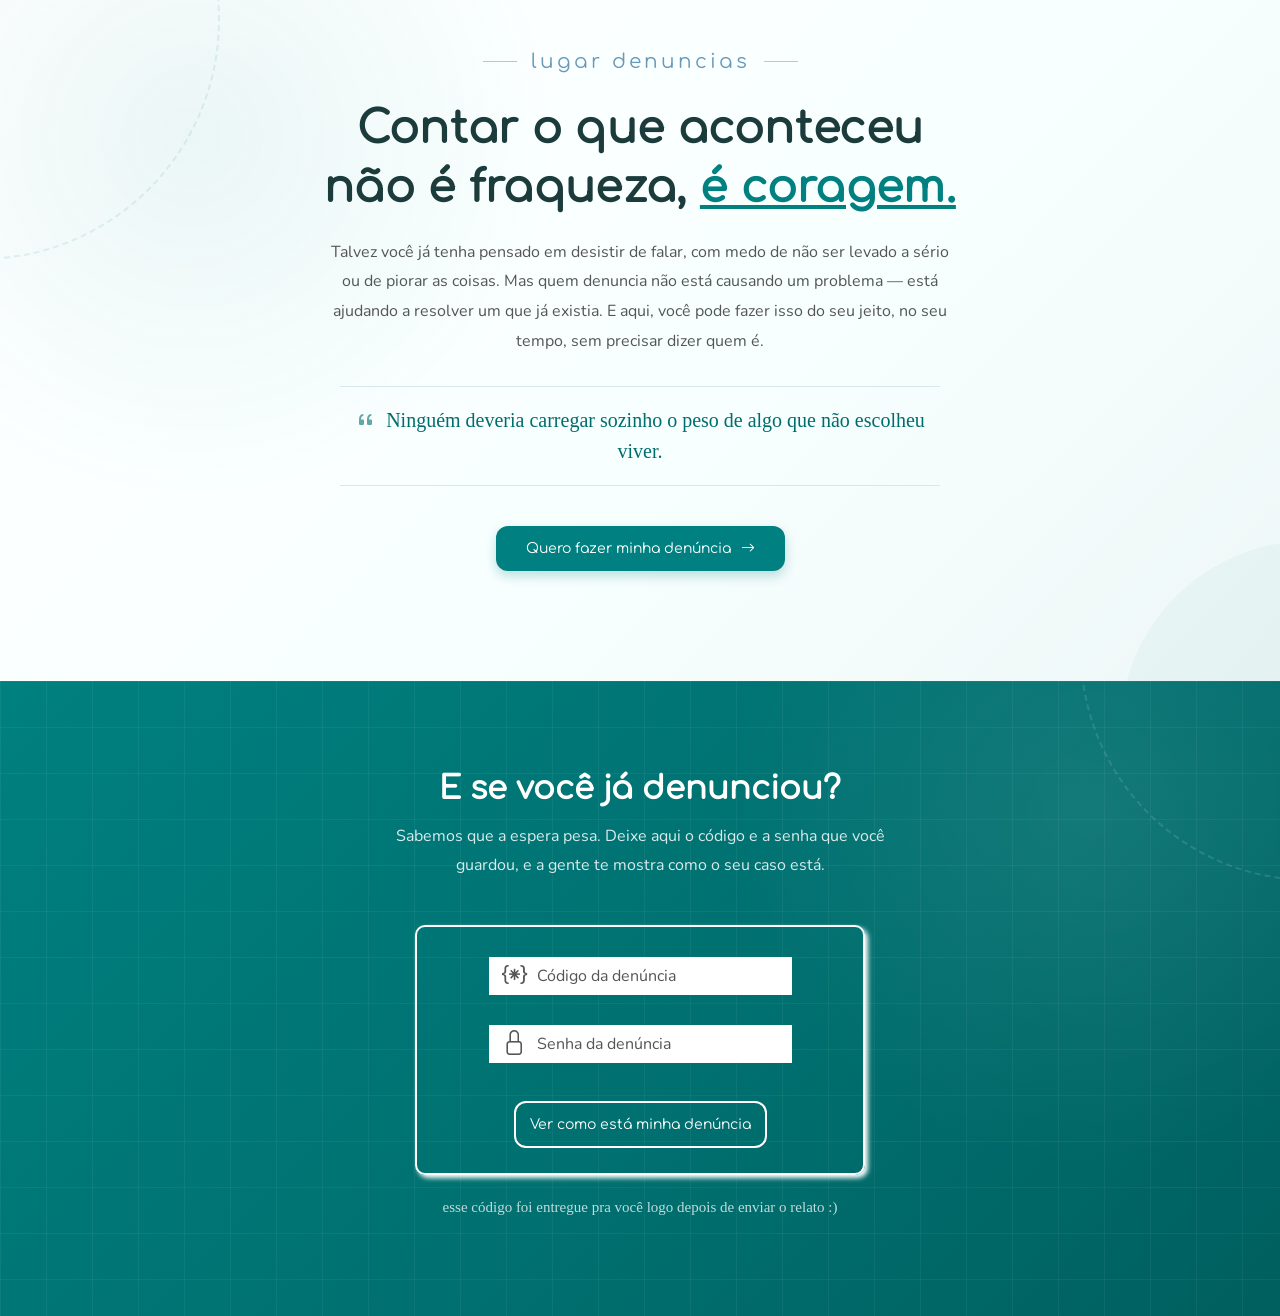
==== bullying/denuncia.html @ 2987766a "melhorias" ====
<!DOCTYPE html>
<html lang="pt-br">

<head>
    <meta charset="UTF-8">
    <meta name="viewport" content="width=device-width, initial-scale=1.0">
    <title>Denúncia | S.I.D.A.</title>

    <link rel="stylesheet" href="https://cdnjs.cloudflare.com/ajax/libs/animate.css/4.1.1/animate.min.css">
    <link rel="stylesheet" href="denuncia.css">
    <link rel="stylesheet" href="https://cdn.jsdelivr.net/npm/bootstrap-icons@1.13.1/font/bootstrap-icons.min.css">
</head>

<body>

    <section id="incentivo">
        <div class="container incentivo_conteudo">

            <div class="sobre_tag">
                <span></span>
                lugar denuncias
                <span></span>
            </div>

            <h1 class="incentivo_titulo">Contar o que aconteceu <br> não é fraqueza, <em>é coragem.</em></h1>

            <span class="incentivo_assinatura">sua voz tem peso</span>

            <p class="incentivo_texto">
                Talvez você já tenha pensado em desistir de falar, com medo de
                não ser levado a sério ou de piorar as coisas. Mas quem denuncia
                não está causando um problema — está ajudando a resolver um que
                já existia. E aqui, você pode fazer isso do seu jeito, no seu
                tempo, sem precisar dizer quem é.
            </p>

            <div class="incentivo_frase">
                <i class="bi bi-quote"></i>
                Ninguém deveria carregar sozinho o peso de algo que não escolheu viver.
            </div>

            <button class="botao_denunciar" onclick="fazer_denuncia()">
                Quero fazer minha denúncia
                <i class="bi bi-arrow-right"></i>
            </button>

            <div class="incentivo_rodape">

                <div class="incentivo_item">
                    <i class="bi bi-incognito"></i>
                    <span>Anônimo</span>
                </div>

                <div class="incentivo_divisor"></div>

                <div class="incentivo_item">
                    <i class="bi bi-heart-fill"></i>
                    <span>Sem julgamentos</span>
                </div>

                <div class="incentivo_divisor"></div>

                <div class="incentivo_item">
                    <i class="bi bi-shield-lock-fill"></i>
                    <span>No seu tempo</span>
                </div>

            </div>

        </div>
    </section>

    <section id="status">
        <div class="container">

            <div class="status_topo">
                <h2>E se você já denunciou?</h2>
                <p>Sabemos que a espera pesa. Deixe aqui o código e a senha que você
                    guardou, e a gente te mostra como o seu caso está.</p>
            </div>

            <form class="status_form" id="form_status">

                <div class="campo">
                    <i class="bi bi-braces-asterisk"></i>
                    <input type="text" id="codigo" placeholder="Código da denúncia" required>
                </div>

                <div class="campo">
                    <i class="bi bi-lock"></i>
                    <input type="password" id="senha" placeholder="Senha da denúncia" required>
                </div>

                <button type="submit" class="botao_consultar">Ver como está minha denúncia</button>

            </form>

            <p class="status_ajuda">esse código foi entregue pra você logo depois de enviar o relato :)</p>

        </div>
    </section>

    <script>
        function fazer_denuncia(){
            window.location.href = "form_denuncia.html";
        }
    </script>

</body>

</html>
---- bullying/denuncia.css ----
@font-face {
    font-family: 'Roboto';
    src: url("assets/Roboto_Slab/static/RobotoSlab-Regular.ttf");
}

@font-face {
    font-family: "bebas";
    src: url("assets/Bebas_Neue/BebasNeue-Regular.ttf");
}

@font-face {
    font-family: "comfortaa";
    src: url("assets/Comfortaa/static/Comfortaa-Regular.ttf");
}

@font-face {
    font-family: "handlee";
    src: url("assets/Handlee/Handlee-Regular.ttf");
}

@font-face {
    font-family: "nunito";
    src: url("assets/Nunito/static/Nunito-Regular.ttf");
}

@font-face {
    font-family: "patrick";
    src: url("assets/Patrick_Hand/PatrickHand-Regular.ttf");
}

@font-face {
    font-family: "ruslan";
    src: url("assets/Ruslan_Display/RuslanDisplay-Regular.ttf");
}


*, *::before, *::after {
    margin: 0;
    padding: 0;
    box-sizing: border-box;
}

html {
    scroll-behavior: smooth;
}

body {
    width: 100%;
    min-height: 100vh;
    background: #f1f1f1;
    color: #303030;
    overflow-x: hidden;
}

.container {
    width: min(760px, 90%);
    margin: auto;
}

#incentivo {
    width: 100%;
    padding-top:50px;
    padding-bottom:110px;
    position: relative;
    overflow: hidden;
    text-align: center;
    background: radial-gradient(circle at 15% 20%, rgba(0, 128, 128, 0.07), transparent 30%), linear-gradient(135deg, #ffffff 0%, #f8ffff 55%, #eef7f7 100%);
}

#incentivo::before {
    content: "";
    position: absolute;
    width: 480px;
    height: 480px;
    left: -260px;
    top: -220px;
    border-radius: 50%;
    border: 2px dashed rgba(0, 128, 128, 0.10);
}

#incentivo::after {
    content: "";
    position: absolute;
    width: 380px;
    height: 380px;
    right: -220px;
    bottom: -240px;
    border-radius: 50%;
    background: rgba(0, 128, 128, 0.045);
}

.incentivo_conteudo {
    position: relative;
    z-index: 2;
}

.incentivo_titulo {
    font-family: "Comfortaa";
    font-weight: 700;
    font-size: clamp(30px, 5vw, 44px);
    line-height: 1.35;
    letter-spacing: 0.3px;
    color: #1c3b3b;
    margin-bottom: 20px;
}

.incentivo_titulo em {
    font-style: normal;
    color: #008080;
    text-decoration:underline;
    padding-bottom: 2px;
}

.incentivo_assinatura {
    display: inline-block;
    font-family: "Handlee", cursive;
    font-size: 20px;
    color: white;
    background: #008080;
    padding: 3px 14px;
    transform: rotate(-2deg);
    text-decoration: underline;
    margin-bottom: 32px;
    display:none;
}

.incentivo_texto {
    width: 620px;
    max-width: 100%;
    margin: 0 auto 30px;
    font-family: "Nunito";
    font-size: 16px;
    line-height: 1.85;
    color: #555;
}

.incentivo_frase {
    width: min(600px, 100%);
    margin: 0 auto 40px;
    padding: 18px 10px;
    font-family: "Patrick Hand", cursive;
    font-size: 20px;
    line-height: 1.55;
    color: #006d6d;
    border-top: 1px solid #d8e7e7;
    border-bottom: 1px solid #d8e7e7;
}

.incentivo_frase i {
    margin-right: 6px;
    opacity: 0.6;
}

.botao_denunciar {
    display: inline-flex;
    align-items: center;
    gap: 10px;
    padding: 15px 30px;
    border: none;
    border-radius: 12px;
    background: #008080;
    color: white;
    font-family: "Comfortaa", sans-serif;
    font-size: 14px;
    cursor: pointer;
    box-shadow: 0 5px 12px rgba(0, 128, 128, 0.25);
    transition: 300ms ease;
}

.botao_denunciar:hover {
    background: #006d6d;
    transform: translateY(-3px);
}

.incentivo_rodape {
    display: flex;
    align-items: center;
    justify-content: center;
    gap: 22px;
    flex-wrap: wrap;
    margin-top: 40px;
    padding-top: 28px;
    border-top: 1px solid #d8e7e7;
    display:none;
}

.incentivo_item {
    display: flex;
    align-items: center;
    gap: 8px;
    font-family: "Comfortaa", sans-serif;
    font-size: 13px;
    color: #008080;
}

.incentivo_item i {
    font-size: 15px;
}

.incentivo_divisor {
    width: 4px;
    height: 4px;
    border-radius: 50%;
    background: rgba(0, 128, 128, 0.25);
}


#status {
    width: 100%;
    padding: 90px 0 100px;
    position: relative;
    overflow: hidden;
    background: radial-gradient(circle at 85% 20%, rgba(255, 255, 255, 0.08), transparent 30%), linear-gradient(135deg, #008080 0%, #006d6d 65%, #005f5f 100%);
    color: white;
}

#status::before {
    content: "";
    position: absolute;
    width: 460px;
    height: 460px;
    right: -260px;
    top: -260px;
    border-radius: 50%;
    border: 2px dashed rgba(255, 255, 255, 0.12);
}

#status::after{
    content:"";
    position:absolute;
    background-image:linear-gradient(rgba(255, 255, 255, 0.05) 1px, transparent 1px), linear-gradient(90deg, rgba(255, 255, 255, 0.05) 1px, transparent 1px) !important;
    background-size: 46px 46px;
    inset:0;
}

#status .container {
    position: relative;
    z-index: 2;
}

.status_topo {
    text-align: center;
    max-width: 520px;
    margin: 0 auto 45px;
}

.status_topo h2 {
    font-family: "Comfortaa", sans-serif;
    font-size: 32px;
    margin-bottom: 16px;
}

.status_topo p {
    font-family: "Nunito", sans-serif;
    font-size: 16px;
    line-height: 1.8;
    color: rgba(255, 255, 255, 0.85);
}

.status_form {
    display:flex;
    align-items:center;
    justify-content:center;
    /* max-width: 400px; */
    width:450px;
    margin: 0 auto;
    display: flex;
    flex-direction: column;
    gap: 30px;
    border:2px solid;
    padding-top:30px;
    padding-bottom:25px;
    border-radius:10px;
    box-shadow:3px 3px 5px white;
}

.campo {
    position: relative;
    width:fit-content;
    height:fit-content;
    display:flex;
    border:solid white;
    /* border-radius:5px; */
    justify-content:center;
    align-items:center;
    gap:10px;
    padding:2px;
    padding-left:10px;
    background:white;
}

.campo .bi{
    font-size:25px;
    /* color:black; */
    color: #555 !important;
}

.campo input {
    width: 100%;
    /* padding: 10px 4px; */
    font-family: "Nunito";
    font-size: 16px;
    color: #555;
    background: transparent;
    border: none;
    width:250px;
    
    transition: border-color 300ms ease;
}

.campo input::placeholder {
    color: #555 !important;
}


.campo input:focus {
    /* border-color: white; */
    outline:none;
}


.botao_consultar {
    margin-top: 8px;
    padding: 14px;
    border: 2px solid white;
    border-radius: 12px;
    background: transparent;
    color: white;
    font-family: "Comfortaa", sans-serif;
    font-size: 14px;
    cursor: pointer;
    transition: all 300ms ease;
}

.botao_consultar:hover {
    background: white;
    color: #006d6d;
}

.status_ajuda {
    margin-top: 24px;
    text-align: center;
    font-family: "Patrick Hand", cursive;
    font-size: 15px;
    color: rgba(255, 255, 255, 0.75);
}

.sobre_tag {
    display: flex;
    align-items: center;
    justify-content: center;
    gap: 14px;
    margin-bottom: 26px;
    font-family: "comfortaa";
    font-size: 20px;
    letter-spacing: 3px;
    color: #6799ba;
}

.sobre_tag span {
    width: 34px;
    height: 1px;
    background: rgba(103, 153, 186, 0.5);
}
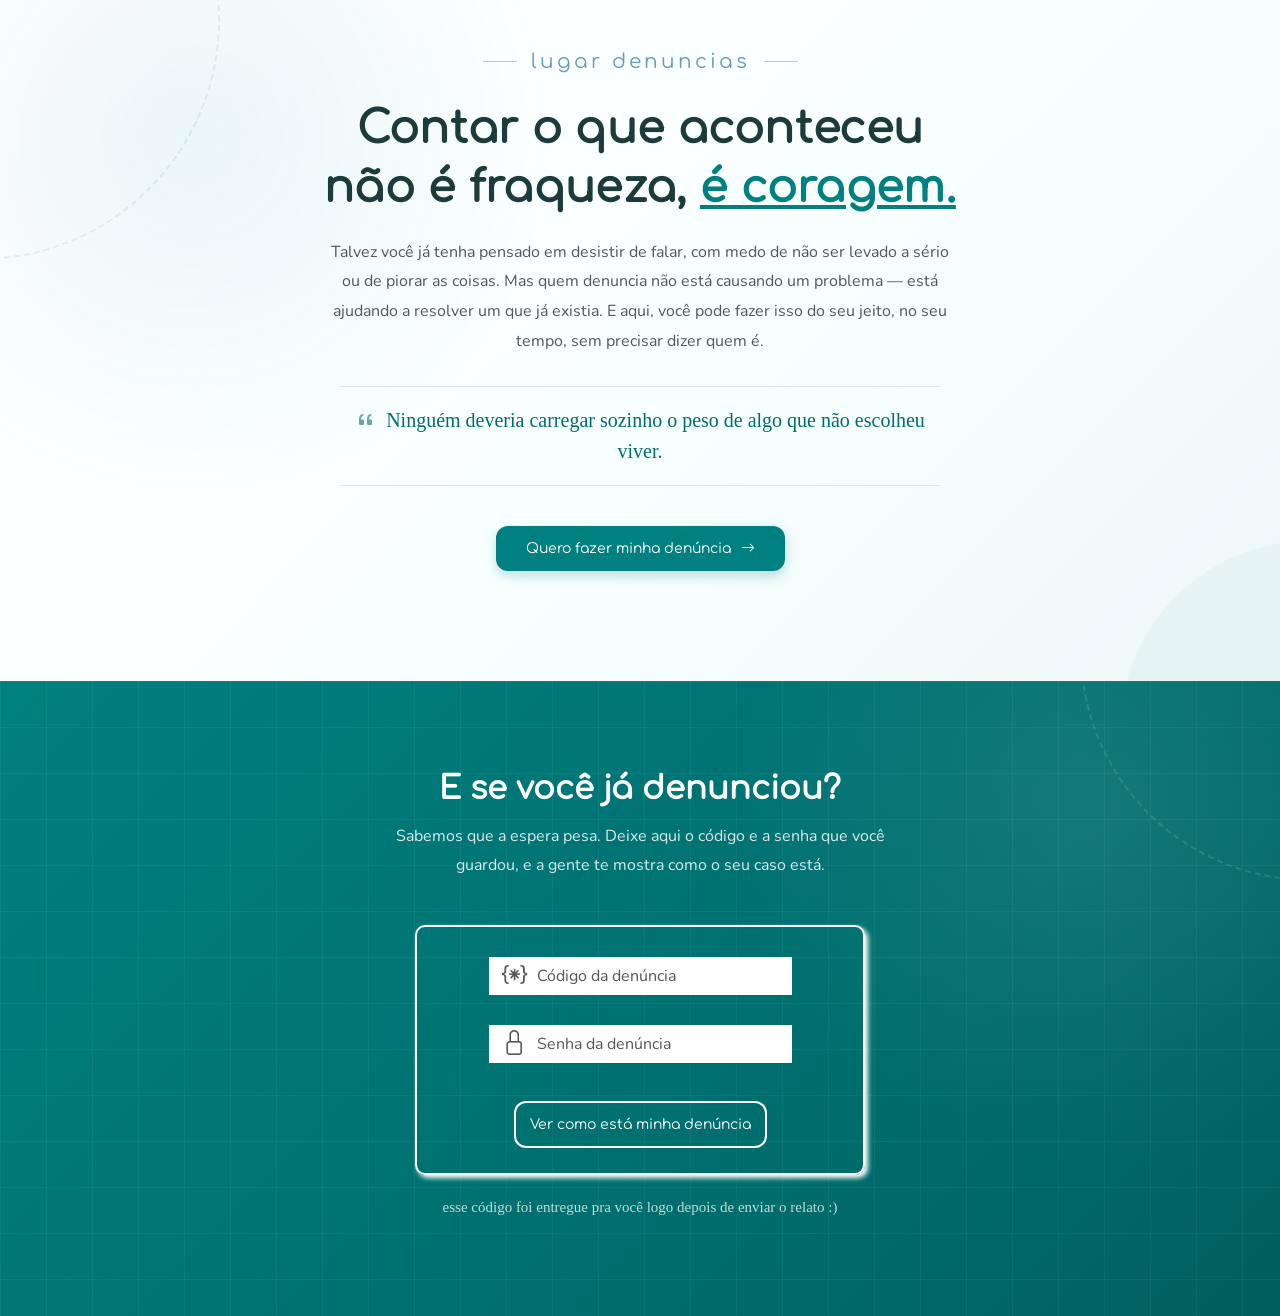
==== commit 47d71a3a: "adicionado perguntas" ====
--- a/bullying/denuncia.html
+++ b/bullying/denuncia.html
@@ -14,7 +14,7 @@
 <body>
 
     <section id="incentivo">
-        <div class="container incentivo_conteudo">
+        <div class="container incentivo_conteudo animate__animated animate__fadeInTopLeft">
 
             <div class="sobre_tag">
                 <span></span>
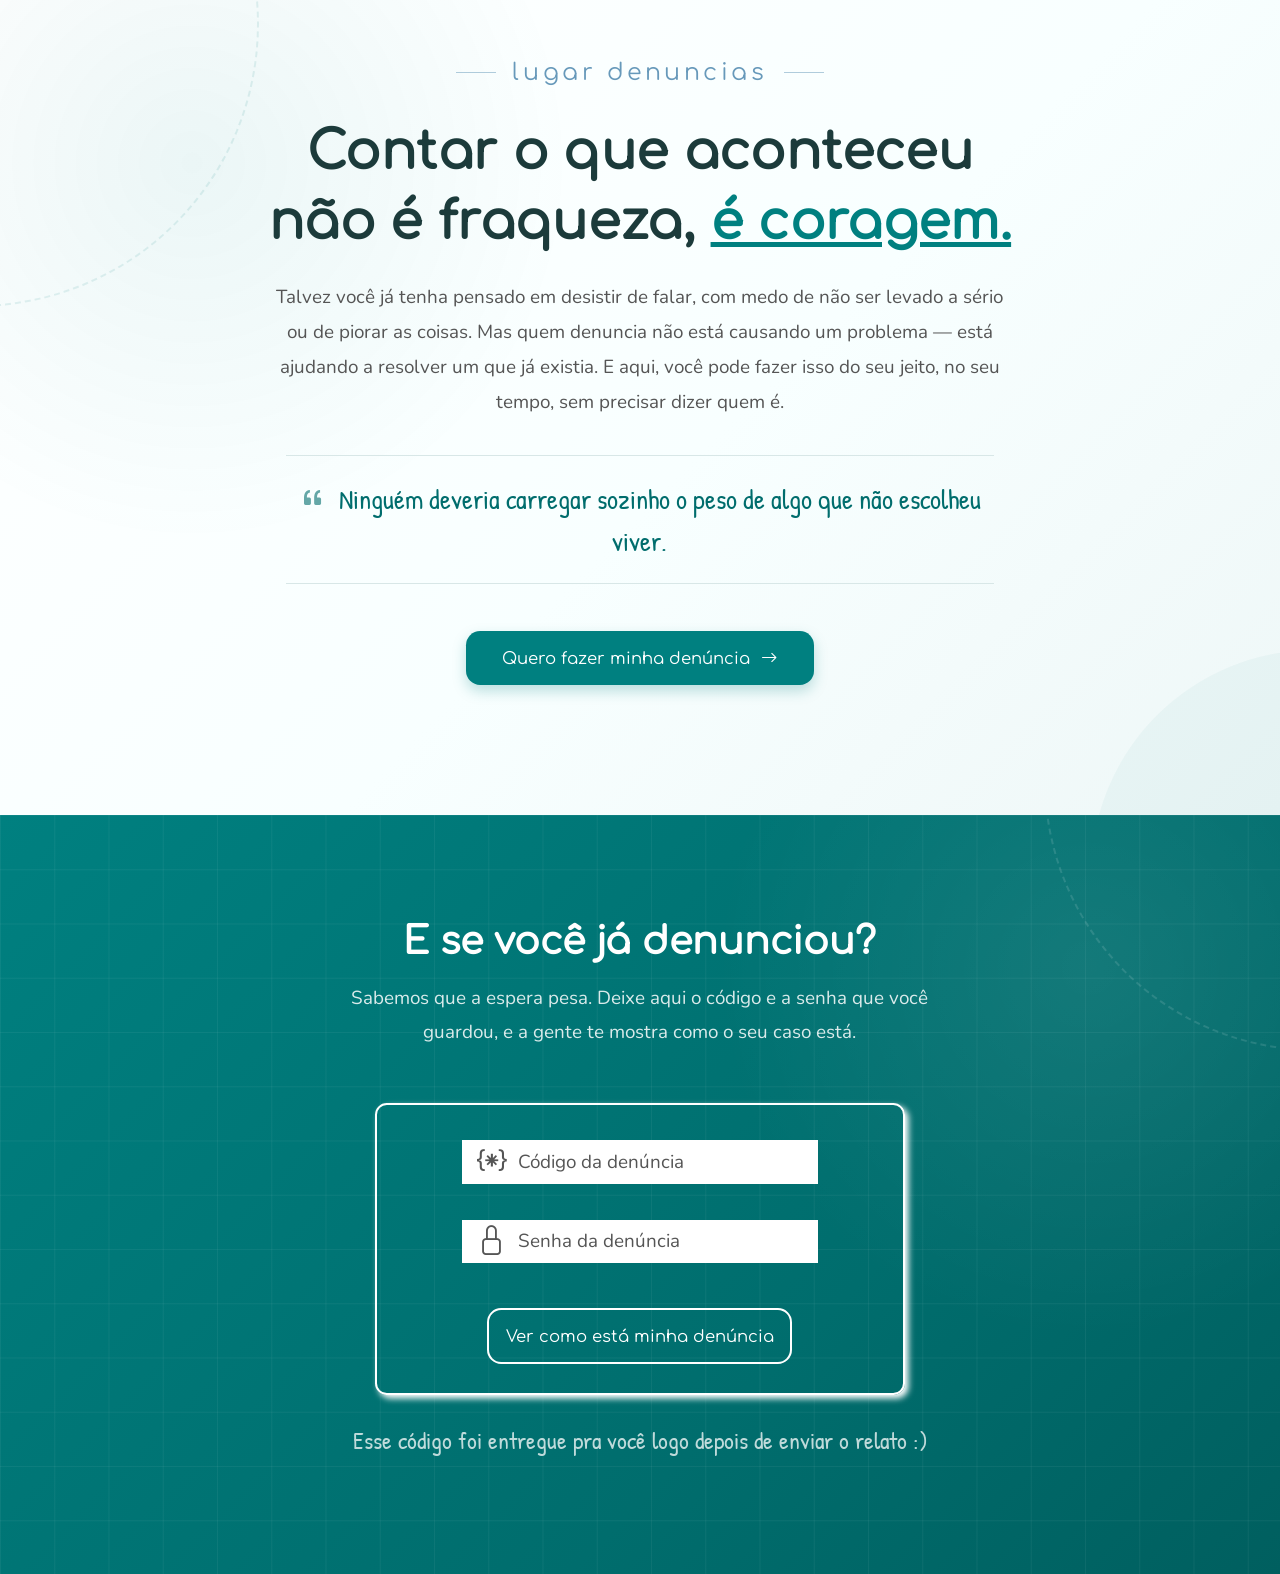
==== commit 3f3591f7: "arrumado alguns problemas" ====
--- a/bullying/denuncia.html
+++ b/bullying/denuncia.html
@@ -79,7 +79,7 @@
                     guardou, e a gente te mostra como o seu caso está.</p>
             </div>
 
-            <form class="status_form" id="form_status">
+            <form class="status_form" id="form_status" autocomplete="off">
 
                 <div class="campo">
                     <i class="bi bi-braces-asterisk"></i>
@@ -88,23 +88,23 @@
 
                 <div class="campo">
                     <i class="bi bi-lock"></i>
-                    <input type="password" id="senha" placeholder="Senha da denúncia" required>
+                    <input type="text" id="senha" placeholder="Senha da denúncia" required>
                 </div>
 
-                <button type="submit" class="botao_consultar">Ver como está minha denúncia</button>
+                <button type="submit" class="botao_consultar" id="botao">Ver como está minha denúncia</button>
+
+                <p class="status_erro" id="status_erro"></p>
 
             </form>
 
-            <p class="status_ajuda">esse código foi entregue pra você logo depois de enviar o relato :)</p>
+            <p class="status_ajuda">Esse código foi entregue pra você logo depois de enviar o relato :)</p>
 
         </div>
     </section>
 
-    <script>
-        function fazer_denuncia(){
-            window.location.href = "form_denuncia.html";
-        }
-    </script>
+    
+
+    <script src="denuncia.js"></script>
 
 </body>
 
--- a/bullying/denuncia.css
+++ b/bullying/denuncia.css
@@ -53,14 +53,16 @@
 }
 
 .container {
-    width: min(760px, 90%);
+    /* width: min(calc(27.8184vw + 60.0316vh), 90%);  */
+    /* width:760px; */
+    width:80%;
     margin: auto;
 }
 
 #incentivo {
     width: 100%;
-    padding-top:50px;
-    padding-bottom:110px;
+    padding-top:calc(1.8302vw + 3.9494vh); /* padding-top:50px; */
+    padding-bottom:calc(4.0264vw + 8.6888vh); /* padding-bottom:110px; */
     position: relative;
     overflow: hidden;
     text-align: center;
@@ -70,21 +72,21 @@
 #incentivo::before {
     content: "";
     position: absolute;
-    width: 480px;
-    height: 480px;
-    left: -260px;
-    top: -220px;
+    width: calc(17.5695vw + 37.9147vh); /* width: 480px; */
+    height: calc(17.5695vw + 37.9147vh); /* height: 480px; */
+    left: calc(-9.5168vw + -20.5371vh); /* left: -260px; */
+    top: calc(-8.0527vw + -17.3776vh); /* top: -220px; */
     border-radius: 50%;
-    border: 2px dashed rgba(0, 128, 128, 0.10);
+    border: calc(0.0732vw + 0.158vh) dashed rgba(0, 128, 128, 0.10); /* border: 2px dashed rgba(0, 128, 128, 0.10); */
 }
 
 #incentivo::after {
     content: "";
     position: absolute;
-    width: 380px;
-    height: 380px;
-    right: -220px;
-    bottom: -240px;
+    width: calc(13.9092vw + 30.0158vh); /* width: 380px; */
+    height: calc(13.9092vw + 30.0158vh); /* height: 380px; */
+    right: calc(-8.0527vw + -17.3776vh); /* right: -220px; */
+    bottom: calc(-8.7848vw + -18.9573vh); /* bottom: -240px; */
     border-radius: 50%;
     background: rgba(0, 128, 128, 0.045);
 }
@@ -95,111 +97,113 @@
 }
 
 .incentivo_titulo {
-    font-family: "Comfortaa";
+    font-family: comfortaa;
     font-weight: 700;
-    font-size: clamp(30px, 5vw, 44px);
+    font-size: clamp(calc(1.0981vw + 2.3697vh), 5vw, calc(1.6105vw + 3.4755vh)); /* font-size: clamp(30px, 5vw, 44px); */
     line-height: 1.35;
-    letter-spacing: 0.3px;
+    letter-spacing: calc(0.011vw + 0.0237vh); /* letter-spacing: 0.3px; */
     color: #1c3b3b;
-    margin-bottom: 20px;
+    margin-bottom: calc(0.7321vw + 1.5798vh); /* margin-bottom: 20px; */
 }
 
 .incentivo_titulo em {
     font-style: normal;
     color: #008080;
     text-decoration:underline;
-    padding-bottom: 2px;
+    padding-bottom: calc(0.0732vw + 0.158vh); /* padding-bottom: 2px; */
 }
 
 .incentivo_assinatura {
     display: inline-block;
-    font-family: "Handlee", cursive;
-    font-size: 20px;
+    font-family: handlee, cursive;
+    font-size: calc(0.7321vw + 1.5798vh); /* font-size: 20px; */
     color: white;
     background: #008080;
-    padding: 3px 14px;
+    padding: calc(0.1098vw + 0.237vh) calc(0.5124vw + 1.1058vh); /* padding: 3px 14px; */
     transform: rotate(-2deg);
     text-decoration: underline;
-    margin-bottom: 32px;
+    margin-bottom: calc(1.1713vw + 2.5276vh); /* margin-bottom: 32px; */
     display:none;
 }
 
 .incentivo_texto {
-    width: 620px;
+    width: calc(22.694vw + 48.9731vh); /* width: 620px; */
     max-width: 100%;
-    margin: 0 auto 30px;
-    font-family: "Nunito";
-    font-size: 16px;
+    margin: 0 auto calc(1.0981vw + 2.3697vh); /* margin: 0 auto 30px; */
+    font-family: nunito;
+    font-size: calc(0.5857vw + 1.2638vh); /* font-size: 16px; */
     line-height: 1.85;
     color: #555;
 }
 
 .incentivo_frase {
-    width: min(600px, 100%);
-    margin: 0 auto 40px;
-    padding: 18px 10px;
-    font-family: "Patrick Hand", cursive;
-    font-size: 20px;
+    width: min(calc(21.9619vw + 47.3934vh), 100%); /* width: min(600px, 100%); */
+    margin: 0 auto calc(1.4641vw + 3.1596vh); /* margin: 0 auto 40px; */
+    padding: calc(0.6589vw + 1.4218vh) calc(0.366vw + 0.7899vh); /* padding: 18px 10px; */
+    font-family: patrick, cursive;
+    /* font-size: calc(0.7321vw + 1.5798vh); font-size: 20px; */
+    font-size:23px;
+    font-size:calc(0.84vw + 1.82vh);
     line-height: 1.55;
     color: #006d6d;
-    border-top: 1px solid #d8e7e7;
-    border-bottom: 1px solid #d8e7e7;
+    border-top: calc(0.0366vw + 0.079vh) solid #d8e7e7; /* border-top: 1px solid #d8e7e7; */
+    border-bottom: calc(0.0366vw + 0.079vh) solid #d8e7e7; /* border-bottom: 1px solid #d8e7e7; */
 }
 
 .incentivo_frase i {
-    margin-right: 6px;
+    margin-right: calc(0.2196vw + 0.4739vh); /* margin-right: 6px; */
     opacity: 0.6;
 }
 
 .botao_denunciar {
     display: inline-flex;
     align-items: center;
-    gap: 10px;
-    padding: 15px 30px;
+    gap: calc(0.366vw + 0.7899vh); /* gap: 10px; */
+    padding: calc(0.549vw + 1.1848vh) calc(1.0981vw + 2.3697vh); /* padding: 15px 30px; */
     border: none;
-    border-radius: 12px;
+    border-radius: calc(0.4392vw + 0.9479vh); /* border-radius: 12px; */
     background: #008080;
     color: white;
-    font-family: "Comfortaa", sans-serif;
-    font-size: 14px;
+    font-family: comfortaa, sans-serif;
+    font-size: calc(0.5124vw + 1.1058vh); /* font-size: 14px; */
     cursor: pointer;
-    box-shadow: 0 5px 12px rgba(0, 128, 128, 0.25);
+    box-shadow: 0 calc(0.183vw + 0.3949vh) calc(0.4392vw + 0.9479vh) rgba(0, 128, 128, 0.25); /* box-shadow: 0 5px 12px rgba(0, 128, 128, 0.25); */
     transition: 300ms ease;
 }
 
 .botao_denunciar:hover {
     background: #006d6d;
-    transform: translateY(-3px);
+    transform: translateY(calc(-0.1098vw + -0.237vh)); /* transform: translateY(-3px); */
 }
 
 .incentivo_rodape {
     display: flex;
     align-items: center;
     justify-content: center;
-    gap: 22px;
+    gap: calc(0.8053vw + 1.7378vh); /* gap: 22px; */
     flex-wrap: wrap;
-    margin-top: 40px;
-    padding-top: 28px;
-    border-top: 1px solid #d8e7e7;
+    margin-top: calc(1.4641vw + 3.1596vh); /* margin-top: 40px; */
+    padding-top: calc(1.0249vw + 2.2117vh); /* padding-top: 28px; */
+    border-top: calc(0.0366vw + 0.079vh) solid #d8e7e7; /* border-top: 1px solid #d8e7e7; */
     display:none;
 }
 
 .incentivo_item {
     display: flex;
     align-items: center;
-    gap: 8px;
-    font-family: "Comfortaa", sans-serif;
-    font-size: 13px;
+    gap: calc(0.2928vw + 0.6319vh); /* gap: 8px; */
+    font-family: comfortaa, sans-serif;
+    font-size: calc(0.4758vw + 1.0269vh); /* font-size: 13px; */
     color: #008080;
 }
 
 .incentivo_item i {
-    font-size: 15px;
+    font-size: calc(0.549vw + 1.1848vh); /* font-size: 15px; */
 }
 
 .incentivo_divisor {
-    width: 4px;
-    height: 4px;
+    width: calc(0.1464vw + 0.316vh); /* width: 4px; */
+    height: calc(0.1464vw + 0.316vh); /* height: 4px; */
     border-radius: 50%;
     background: rgba(0, 128, 128, 0.25);
 }
@@ -207,7 +211,7 @@
 
 #status {
     width: 100%;
-    padding: 90px 0 100px;
+    padding: calc(3.2943vw + 7.109vh) 0 calc(3.6603vw + 7.8989vh); /* padding: 90px 0 100px; */
     position: relative;
     overflow: hidden;
     background: radial-gradient(circle at 85% 20%, rgba(255, 255, 255, 0.08), transparent 30%), linear-gradient(135deg, #008080 0%, #006d6d 65%, #005f5f 100%);
@@ -217,19 +221,19 @@
 #status::before {
     content: "";
     position: absolute;
-    width: 460px;
-    height: 460px;
-    right: -260px;
-    top: -260px;
+    width: calc(16.8375vw + 36.3349vh); /* width: 460px; */
+    height: calc(16.8375vw + 36.3349vh); /* height: 460px; */
+    right: calc(-9.5168vw + -20.5371vh); /* right: -260px; */
+    top: calc(-9.5168vw + -20.5371vh); /* top: -260px; */
     border-radius: 50%;
-    border: 2px dashed rgba(255, 255, 255, 0.12);
+    border: calc(0.0732vw + 0.158vh) dashed rgba(255, 255, 255, 0.12); /* border: 2px dashed rgba(255, 255, 255, 0.12); */
 }
 
 #status::after{
     content:"";
     position:absolute;
-    background-image:linear-gradient(rgba(255, 255, 255, 0.05) 1px, transparent 1px), linear-gradient(90deg, rgba(255, 255, 255, 0.05) 1px, transparent 1px) !important;
-    background-size: 46px 46px;
+    background-image:linear-gradient(rgba(255, 255, 255, 0.05) calc(0.0366vw + 0.079vh), transparent calc(0.0366vw + 0.079vh)), linear-gradient(90deg, rgba(255, 255, 255, 0.05) calc(0.0366vw + 0.079vh), transparent calc(0.0366vw + 0.079vh)) !important; /* background-image:linear-gradient(rgba(255, 255, 255, 0.05) 1px, transparent 1px), linear-gradient(90deg, rgba(255, 255, 255, 0.05) 1px, transparent 1px) !important; */
+    background-size: calc(1.6837vw + 3.6335vh) calc(1.6837vw + 3.6335vh); /* background-size: 46px 46px; */
     inset:0;
 }
 
@@ -240,19 +244,19 @@
 
 .status_topo {
     text-align: center;
-    max-width: 520px;
-    margin: 0 auto 45px;
+    max-width: calc(19.0337vw + 41.0742vh); /* max-width: 520px; */
+    margin: 0 auto calc(1.6471vw + 3.5545vh); /* margin: 0 auto 45px; */
 }
 
 .status_topo h2 {
-    font-family: "Comfortaa", sans-serif;
-    font-size: 32px;
-    margin-bottom: 16px;
+    font-family: comfortaa, sans-serif;
+    font-size: calc(1.1713vw + 2.5276vh); /* font-size: 32px; */
+    margin-bottom: calc(0.5857vw + 1.2638vh); /* margin-bottom: 16px; */
 }
 
 .status_topo p {
-    font-family: "Nunito", sans-serif;
-    font-size: 16px;
+    font-family: nunito, sans-serif;
+    font-size: calc(0.5857vw + 1.2638vh); /* font-size: 16px; */
     line-height: 1.8;
     color: rgba(255, 255, 255, 0.85);
 }
@@ -262,17 +266,31 @@
     align-items:center;
     justify-content:center;
     /* max-width: 400px; */
-    width:450px;
+    
     margin: 0 auto;
     display: flex;
     flex-direction: column;
-    gap: 30px;
-    border:2px solid;
-    padding-top:30px;
-    padding-bottom:25px;
-    border-radius:10px;
-    box-shadow:3px 3px 5px white;
-}
+    gap: calc(1.0981vw + 2.3697vh); /* gap: 30px; */
+    border:calc(0.0732vw + 0.158vh) solid; /* border:2px solid; */
+    padding-top:calc(1.0981vw + 2.3697vh); /* padding-top:30px; */
+    padding-bottom:calc(0.9151vw + 1.9747vh); /* padding-bottom:25px; */
+    border-radius:calc(0.366vw + 0.7899vh); /* border-radius:10px; */
+    box-shadow:calc(0.1098vw + 0.237vh) calc(0.1098vw + 0.237vh) calc(0.183vw + 0.3949vh) white; /* box-shadow:3px 3px 5px white; */
+}
+
+@media(orientation:portrait){
+    .status_form{
+        width:90%;
+    }
+}
+
+@media(orientation:landscape){
+    .status_form{
+        width:calc(16.4714vw + 35.545vh); /* width:450px; */
+    
+    }
+}
+
 
 .campo {
     position: relative;
@@ -283,14 +301,14 @@
     /* border-radius:5px; */
     justify-content:center;
     align-items:center;
-    gap:10px;
-    padding:2px;
-    padding-left:10px;
+    gap:calc(0.366vw + 0.7899vh); /* gap:10px; */
+    padding:calc(0.0732vw + 0.158vh); /* padding:2px; */
+    padding-left:calc(0.366vw + 0.7899vh); /* padding-left:10px; */
     background:white;
 }
 
 .campo .bi{
-    font-size:25px;
+    font-size:calc(0.9151vw + 1.9747vh); /* font-size:25px; */
     /* color:black; */
     color: #555 !important;
 }
@@ -298,12 +316,12 @@
 .campo input {
     width: 100%;
     /* padding: 10px 4px; */
-    font-family: "Nunito";
-    font-size: 16px;
+    font-family: nunito;
+    font-size: calc(0.5857vw + 1.2638vh); /* font-size: 16px; */
     color: #555;
     background: transparent;
     border: none;
-    width:250px;
+    width:calc(9.1508vw + 19.7472vh); /* width:250px; */
     
     transition: border-color 300ms ease;
 }
@@ -320,14 +338,14 @@
 
 
 .botao_consultar {
-    margin-top: 8px;
-    padding: 14px;
-    border: 2px solid white;
-    border-radius: 12px;
+    margin-top: calc(0.2928vw + 0.6319vh); /* margin-top: 8px; */
+    padding: calc(0.5124vw + 1.1058vh); /* padding: 14px; */
+    border: calc(0.0732vw + 0.158vh) solid white; /* border: 2px solid white; */
+    border-radius: calc(0.4392vw + 0.9479vh); /* border-radius: 12px; */
     background: transparent;
     color: white;
-    font-family: "Comfortaa", sans-serif;
-    font-size: 14px;
+    font-family: comfortaa, sans-serif;
+    font-size: calc(0.5124vw + 1.1058vh); /* font-size: 14px; */
     cursor: pointer;
     transition: all 300ms ease;
 }
@@ -337,11 +355,25 @@
     color: #006d6d;
 }
 
+.status_erro {
+    display: none;
+    width: 100%;
+    text-align: center;
+    font-family: nunito, sans-serif;
+    font-size: calc(0.4941vw + 1.0664vh); /* font-size: 13.5px; */
+    color: #ffe1e1;
+    background: rgba(255, 255, 255, 0.12);
+    border: calc(0.0366vw + 0.079vh) solid rgba(255, 214, 214, 0.4); /* border: 1px solid rgba(255, 214, 214, 0.4); */
+    border-radius: calc(0.2928vw + 0.6319vh); /* border-radius: 8px; */
+    padding: calc(0.2928vw + 0.6319vh) calc(0.366vw + 0.7899vh); /* padding: 8px 10px; */
+    margin-top: calc(-0.2196vw + -0.4739vh); /* margin-top: -6px; */
+}
+
 .status_ajuda {
-    margin-top: 24px;
+    margin-top: calc(0.8785vw + 1.8957vh); /* margin-top: 24px; */
     text-align: center;
-    font-family: "Patrick Hand", cursive;
-    font-size: 15px;
+    font-family: patrick;
+    font-size:calc(0.73vw + 1.58vh);
     color: rgba(255, 255, 255, 0.75);
 }
 
@@ -349,16 +381,16 @@
     display: flex;
     align-items: center;
     justify-content: center;
-    gap: 14px;
-    margin-bottom: 26px;
-    font-family: "comfortaa";
-    font-size: 20px;
-    letter-spacing: 3px;
+    gap: calc(0.5124vw + 1.1058vh); /* gap: 14px; */
+    margin-bottom: calc(0.9517vw + 2.0537vh); /* margin-bottom: 26px; */
+    font-family: comfortaa;
+    font-size: calc(0.7321vw + 1.5798vh); /* font-size: 20px; */
+    letter-spacing: calc(0.1098vw + 0.237vh); /* letter-spacing: 3px; */
     color: #6799ba;
 }
 
 .sobre_tag span {
-    width: 34px;
-    height: 1px;
+    width: calc(1.2445vw + 2.6856vh); /* width: 34px; */
+    height: calc(0.0366vw + 0.079vh); /* height: 1px; */
     background: rgba(103, 153, 186, 0.5);
 }
